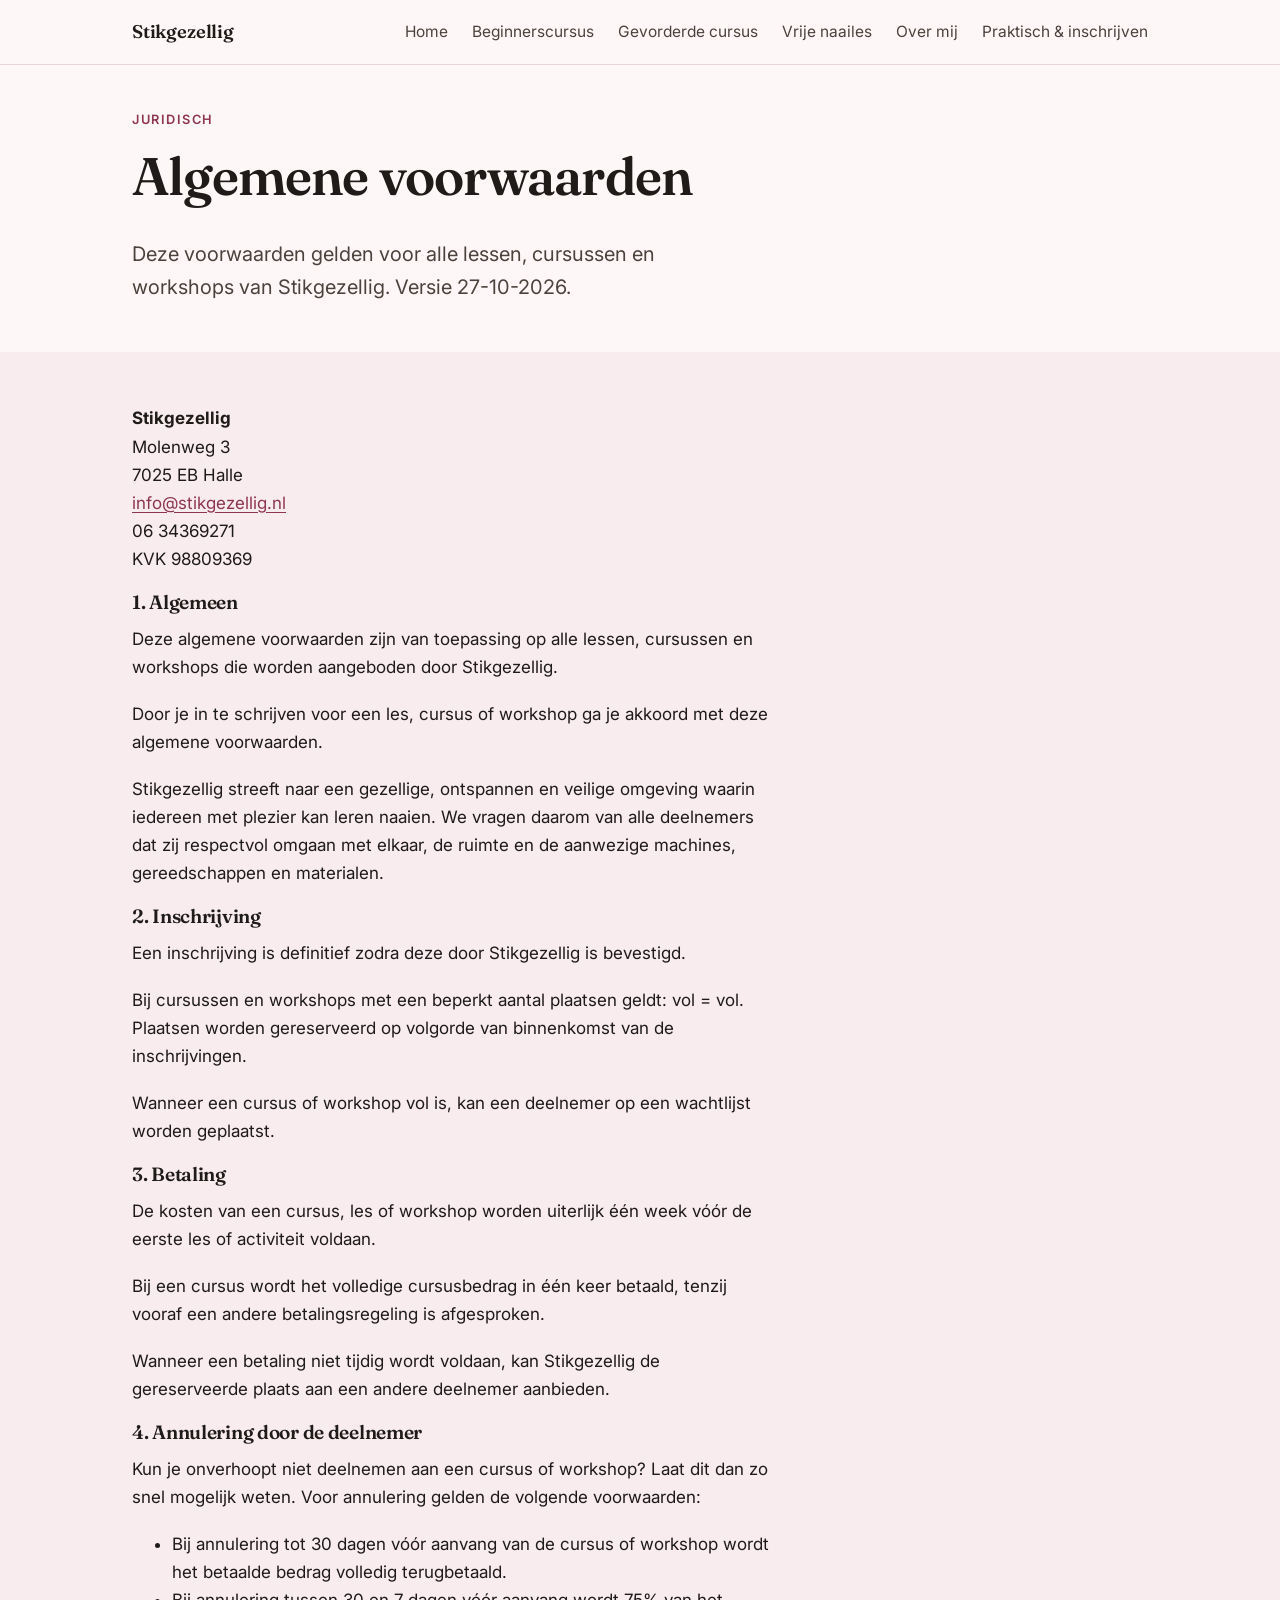
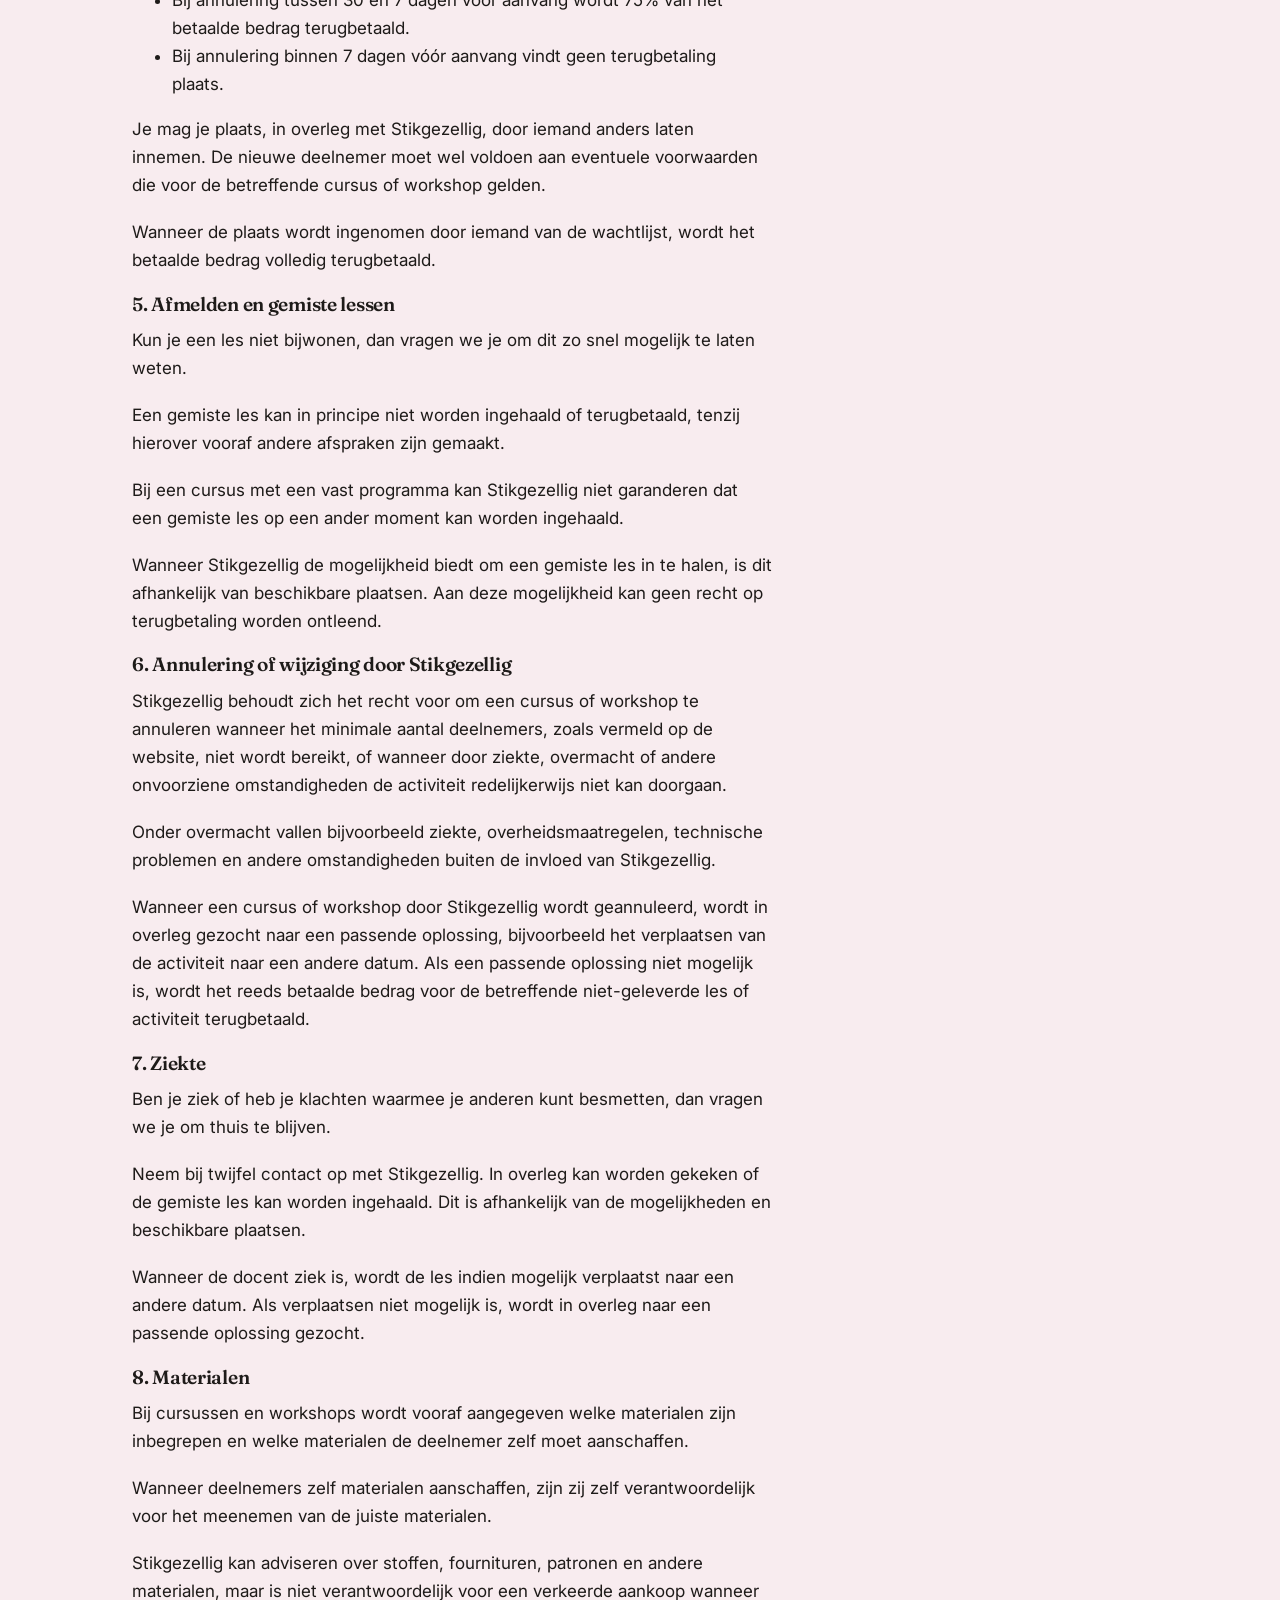
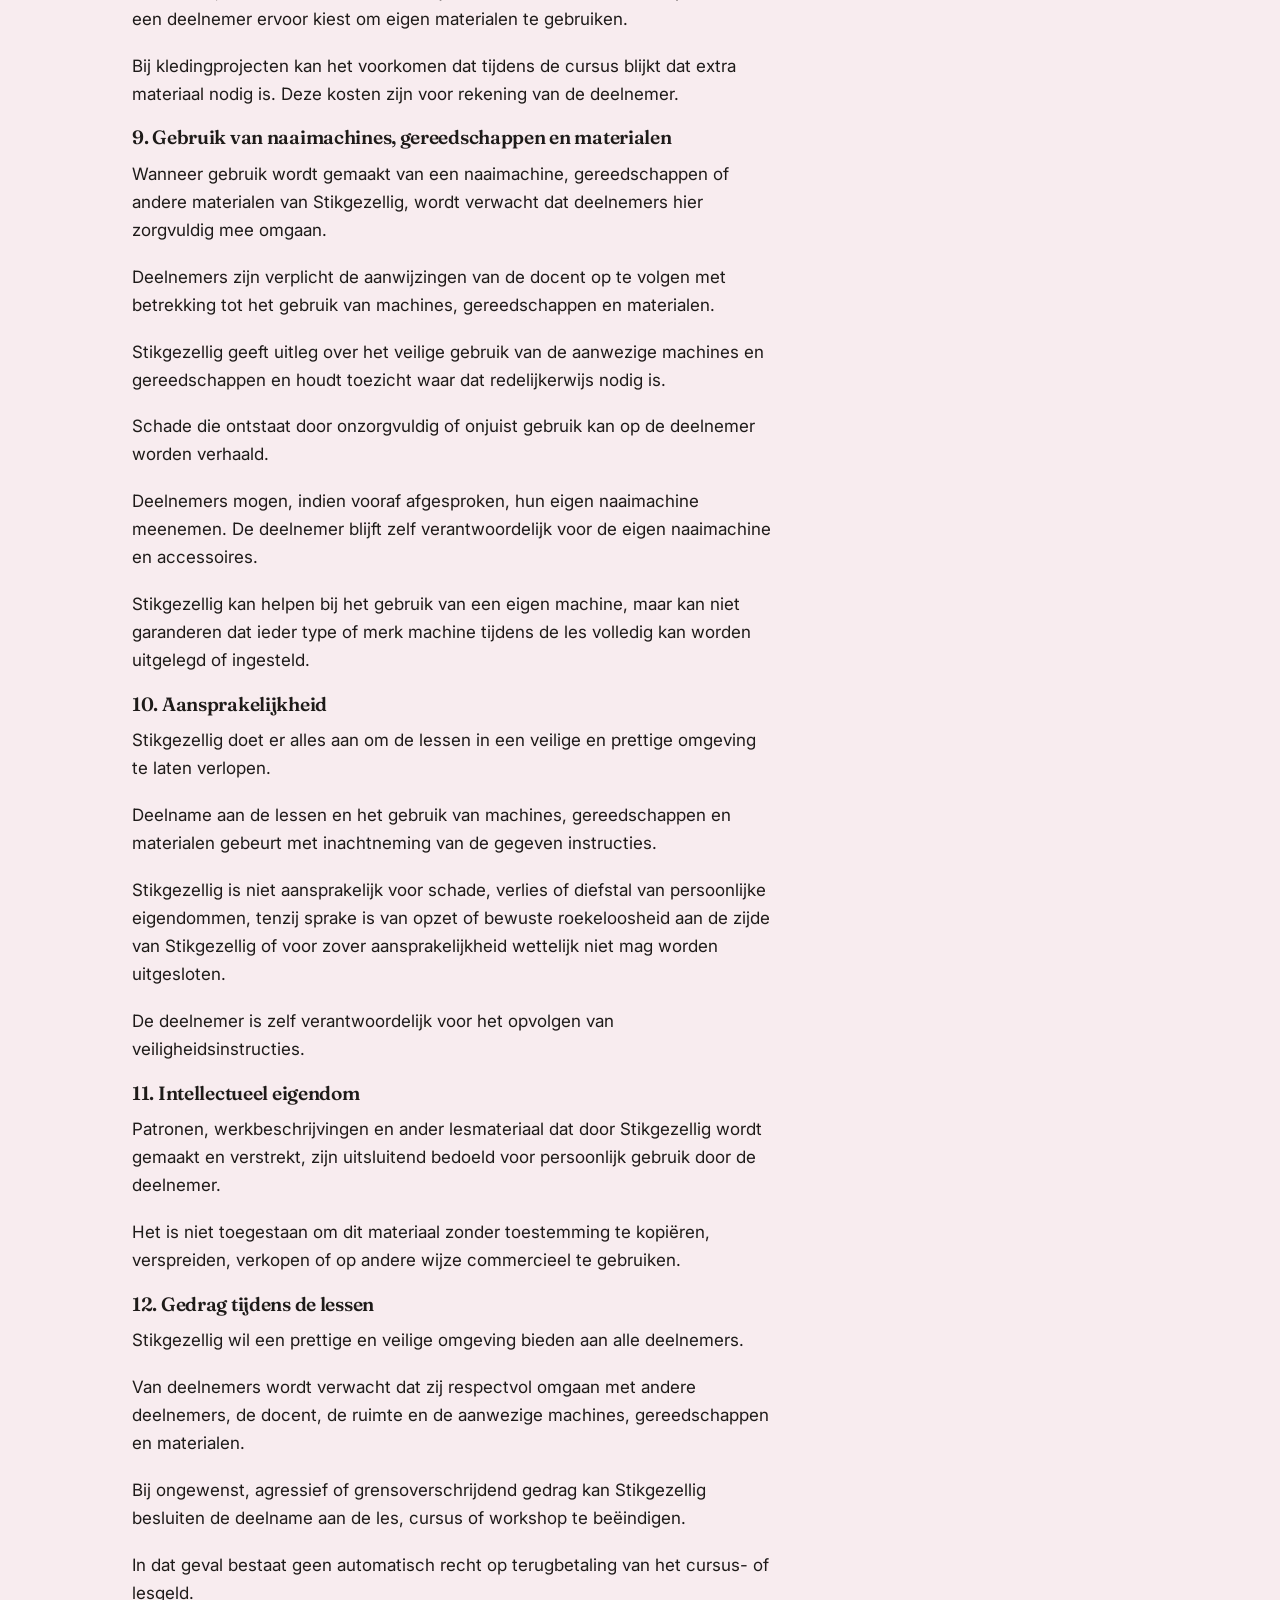
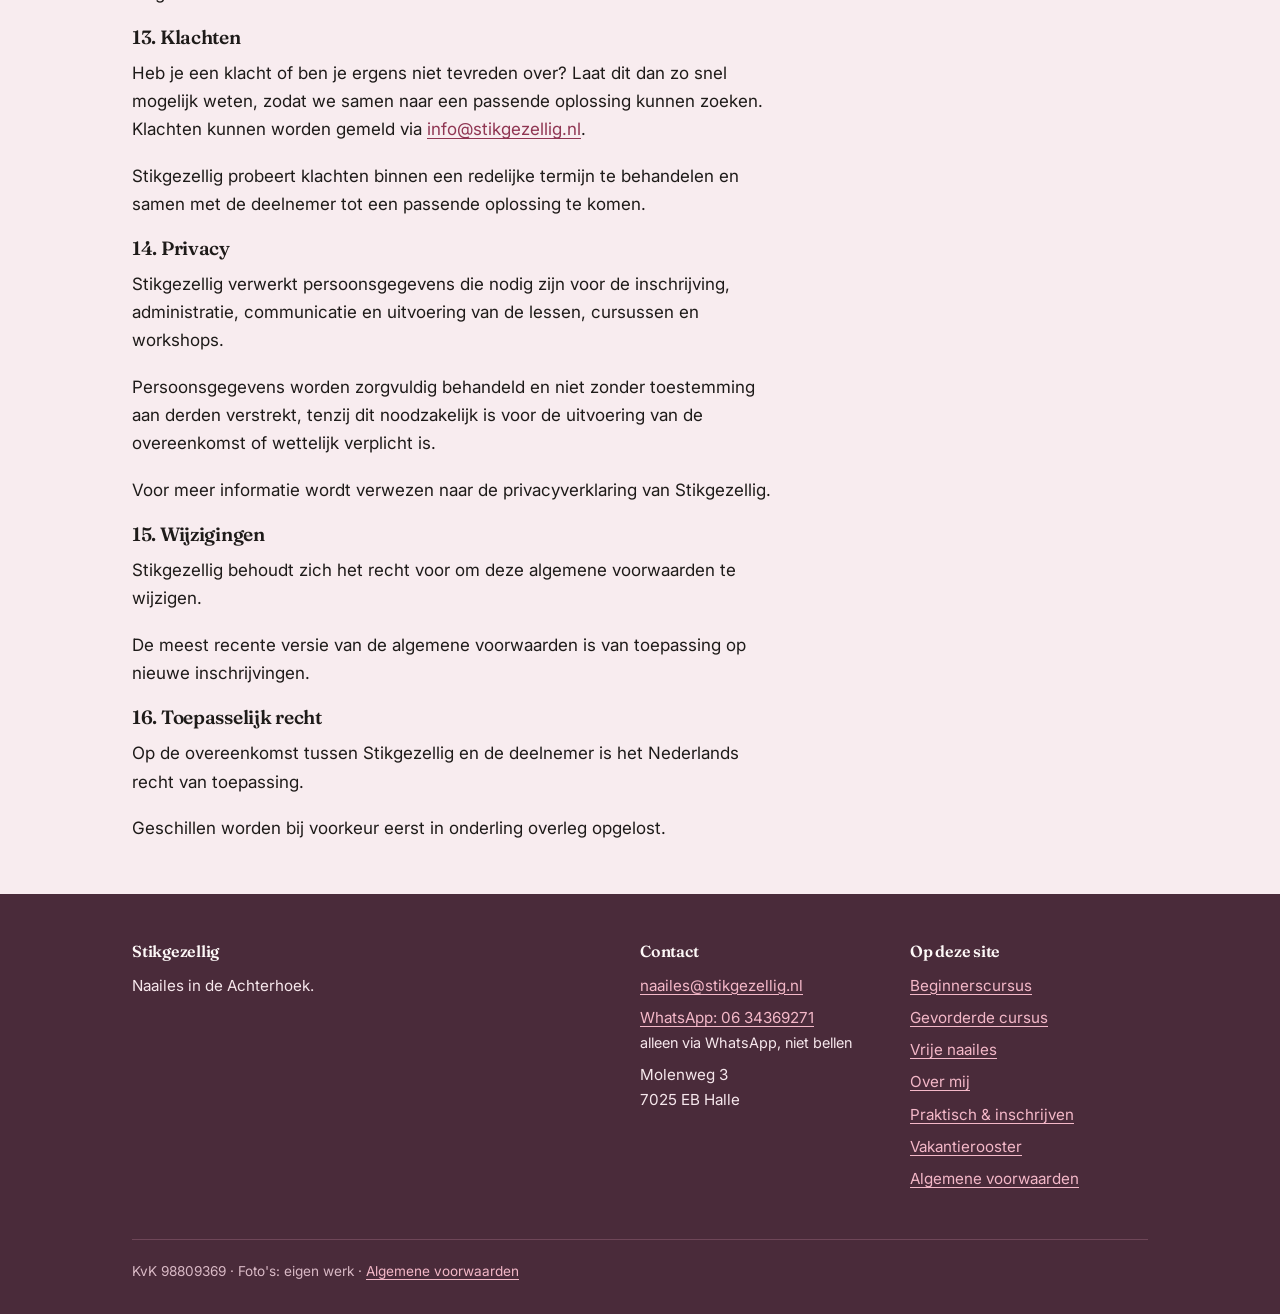
==== algemene-voorwaarden.html @ 8e634f61 "feat(voorwaarden): eigen pagina voor de algemene voorwaarden De voorwaarden verhuizen van een verbor" ====
<!doctype html>
<html lang="nl">
<head>
<meta charset="utf-8">
<meta name="viewport" content="width=device-width, initial-scale=1">
<title>Algemene voorwaarden — Stikgezellig</title>
<meta name="description" content="Algemene voorwaarden van Stikgezellig in Halle: inschrijving, betaling, annulering, gemiste lessen, materialen, aansprakelijkheid en privacy.">
<link rel="canonical" href="https://mjmeijerman.github.io/naailes/algemene-voorwaarden.html">
<link rel="preconnect" href="https://fonts.googleapis.com">
<link rel="preconnect" href="https://fonts.gstatic.com" crossorigin>
<link href="https://fonts.googleapis.com/css2?family=Fraunces:opsz,wght@9..144,600&family=Inter:wght@400;600&display=swap" rel="stylesheet">
<link rel="stylesheet" href="assets/css/style.css">
</head>
<body>
<a class="skip" href="#main">Naar de inhoud</a>

<header class="site-header">
  <div class="wrap header-inner">
    <a class="brand" href="index.html">Stikgezellig</a>
    <button class="nav-toggle" type="button" aria-expanded="false" aria-controls="nav">Menu</button>
    <nav class="nav" id="nav" aria-label="Hoofdmenu">
      <ul>
        <li><a href="index.html">Home</a></li>
        <li><a href="beginnerscursus.html">Beginnerscursus</a></li>
        <li><a href="gevorderde-cursus.html">Gevorderde cursus</a></li>
        <li><a href="vrije-naailes.html">Vrije naailes</a></li>
        <li><a href="over-mij.html">Over mij</a></li>
        <li><a href="praktisch-inschrijven.html">Praktisch &amp; inschrijven</a></li>
      </ul>
    </nav>
  </div>
</header>

<main id="main">

  <section class="hero">
    <div class="wrap">
      <p class="eyebrow">Juridisch</p>
      <h1>Algemene voorwaarden</h1>
      <p class="lead">Deze voorwaarden gelden voor alle lessen, cursussen en workshops van Stikgezellig. Versie 27-10-2026.</p>
    </div>
  </section>

  <section class="section section--paper">
    <div class="wrap">
      <div class="measure">
        <p><strong>Stikgezellig</strong><br>Molenweg 3<br>7025 EB Halle<br><a href="mailto:info@stikgezellig.nl">info@stikgezellig.nl</a><br>06 34369271<br>KVK 98809369</p>

        <h3>1. Algemeen</h3>
        <p>Deze algemene voorwaarden zijn van toepassing op alle lessen, cursussen en workshops die worden aangeboden door Stikgezellig.</p>
        <p>Door je in te schrijven voor een les, cursus of workshop ga je akkoord met deze algemene voorwaarden.</p>
        <p>Stikgezellig streeft naar een gezellige, ontspannen en veilige omgeving waarin iedereen met plezier kan leren naaien. We vragen daarom van alle deelnemers dat zij respectvol omgaan met elkaar, de ruimte en de aanwezige machines, gereedschappen en materialen.</p>

        <h3>2. Inschrijving</h3>
        <p>Een inschrijving is definitief zodra deze door Stikgezellig is bevestigd.</p>
        <p>Bij cursussen en workshops met een beperkt aantal plaatsen geldt: vol = vol. Plaatsen worden gereserveerd op volgorde van binnenkomst van de inschrijvingen.</p>
        <p>Wanneer een cursus of workshop vol is, kan een deelnemer op een wachtlijst worden geplaatst.</p>

        <h3>3. Betaling</h3>
        <p>De kosten van een cursus, les of workshop worden uiterlijk één week vóór de eerste les of activiteit voldaan.</p>
        <p>Bij een cursus wordt het volledige cursusbedrag in één keer betaald, tenzij vooraf een andere betalingsregeling is afgesproken.</p>
        <p>Wanneer een betaling niet tijdig wordt voldaan, kan Stikgezellig de gereserveerde plaats aan een andere deelnemer aanbieden.</p>

        <h3>4. Annulering door de deelnemer</h3>
        <p>Kun je onverhoopt niet deelnemen aan een cursus of workshop? Laat dit dan zo snel mogelijk weten. Voor annulering gelden de volgende voorwaarden:</p>
        <ul>
          <li>Bij annulering tot 30 dagen vóór aanvang van de cursus of workshop wordt het betaalde bedrag volledig terugbetaald.</li>
          <li>Bij annulering tussen 30 en 7 dagen vóór aanvang wordt 75% van het betaalde bedrag terugbetaald.</li>
          <li>Bij annulering binnen 7 dagen vóór aanvang vindt geen terugbetaling plaats.</li>
        </ul>
        <p>Je mag je plaats, in overleg met Stikgezellig, door iemand anders laten innemen. De nieuwe deelnemer moet wel voldoen aan eventuele voorwaarden die voor de betreffende cursus of workshop gelden.</p>
        <p>Wanneer de plaats wordt ingenomen door iemand van de wachtlijst, wordt het betaalde bedrag volledig terugbetaald.</p>

        <h3>5. Afmelden en gemiste lessen</h3>
        <p>Kun je een les niet bijwonen, dan vragen we je om dit zo snel mogelijk te laten weten.</p>
        <p>Een gemiste les kan in principe niet worden ingehaald of terugbetaald, tenzij hierover vooraf andere afspraken zijn gemaakt.</p>
        <p>Bij een cursus met een vast programma kan Stikgezellig niet garanderen dat een gemiste les op een ander moment kan worden ingehaald.</p>
        <p>Wanneer Stikgezellig de mogelijkheid biedt om een gemiste les in te halen, is dit afhankelijk van beschikbare plaatsen. Aan deze mogelijkheid kan geen recht op terugbetaling worden ontleend.</p>

        <h3>6. Annulering of wijziging door Stikgezellig</h3>
        <p>Stikgezellig behoudt zich het recht voor om een cursus of workshop te annuleren wanneer het minimale aantal deelnemers, zoals vermeld op de website, niet wordt bereikt, of wanneer door ziekte, overmacht of andere onvoorziene omstandigheden de activiteit redelijkerwijs niet kan doorgaan.</p>
        <p>Onder overmacht vallen bijvoorbeeld ziekte, overheidsmaatregelen, technische problemen en andere omstandigheden buiten de invloed van Stikgezellig.</p>
        <p>Wanneer een cursus of workshop door Stikgezellig wordt geannuleerd, wordt in overleg gezocht naar een passende oplossing, bijvoorbeeld het verplaatsen van de activiteit naar een andere datum. Als een passende oplossing niet mogelijk is, wordt het reeds betaalde bedrag voor de betreffende niet-geleverde les of activiteit terugbetaald.</p>

        <h3>7. Ziekte</h3>
        <p>Ben je ziek of heb je klachten waarmee je anderen kunt besmetten, dan vragen we je om thuis te blijven.</p>
        <p>Neem bij twijfel contact op met Stikgezellig. In overleg kan worden gekeken of de gemiste les kan worden ingehaald. Dit is afhankelijk van de mogelijkheden en beschikbare plaatsen.</p>
        <p>Wanneer de docent ziek is, wordt de les indien mogelijk verplaatst naar een andere datum. Als verplaatsen niet mogelijk is, wordt in overleg naar een passende oplossing gezocht.</p>

        <h3>8. Materialen</h3>
        <p>Bij cursussen en workshops wordt vooraf aangegeven welke materialen zijn inbegrepen en welke materialen de deelnemer zelf moet aanschaffen.</p>
        <p>Wanneer deelnemers zelf materialen aanschaffen, zijn zij zelf verantwoordelijk voor het meenemen van de juiste materialen.</p>
        <p>Stikgezellig kan adviseren over stoffen, fournituren, patronen en andere materialen, maar is niet verantwoordelijk voor een verkeerde aankoop wanneer een deelnemer ervoor kiest om eigen materialen te gebruiken.</p>
        <p>Bij kledingprojecten kan het voorkomen dat tijdens de cursus blijkt dat extra materiaal nodig is. Deze kosten zijn voor rekening van de deelnemer.</p>

        <h3>9. Gebruik van naaimachines, gereedschappen en materialen</h3>
        <p>Wanneer gebruik wordt gemaakt van een naaimachine, gereedschappen of andere materialen van Stikgezellig, wordt verwacht dat deelnemers hier zorgvuldig mee omgaan.</p>
        <p>Deelnemers zijn verplicht de aanwijzingen van de docent op te volgen met betrekking tot het gebruik van machines, gereedschappen en materialen.</p>
        <p>Stikgezellig geeft uitleg over het veilige gebruik van de aanwezige machines en gereedschappen en houdt toezicht waar dat redelijkerwijs nodig is.</p>
        <p>Schade die ontstaat door onzorgvuldig of onjuist gebruik kan op de deelnemer worden verhaald.</p>
        <p>Deelnemers mogen, indien vooraf afgesproken, hun eigen naaimachine meenemen. De deelnemer blijft zelf verantwoordelijk voor de eigen naaimachine en accessoires.</p>
        <p>Stikgezellig kan helpen bij het gebruik van een eigen machine, maar kan niet garanderen dat ieder type of merk machine tijdens de les volledig kan worden uitgelegd of ingesteld.</p>

        <h3>10. Aansprakelijkheid</h3>
        <p>Stikgezellig doet er alles aan om de lessen in een veilige en prettige omgeving te laten verlopen.</p>
        <p>Deelname aan de lessen en het gebruik van machines, gereedschappen en materialen gebeurt met inachtneming van de gegeven instructies.</p>
        <p>Stikgezellig is niet aansprakelijk voor schade, verlies of diefstal van persoonlijke eigendommen, tenzij sprake is van opzet of bewuste roekeloosheid aan de zijde van Stikgezellig of voor zover aansprakelijkheid wettelijk niet mag worden uitgesloten.</p>
        <p>De deelnemer is zelf verantwoordelijk voor het opvolgen van veiligheidsinstructies.</p>

        <h3>11. Intellectueel eigendom</h3>
        <p>Patronen, werkbeschrijvingen en ander lesmateriaal dat door Stikgezellig wordt gemaakt en verstrekt, zijn uitsluitend bedoeld voor persoonlijk gebruik door de deelnemer.</p>
        <p>Het is niet toegestaan om dit materiaal zonder toestemming te kopiëren, verspreiden, verkopen of op andere wijze commercieel te gebruiken.</p>

        <h3>12. Gedrag tijdens de lessen</h3>
        <p>Stikgezellig wil een prettige en veilige omgeving bieden aan alle deelnemers.</p>
        <p>Van deelnemers wordt verwacht dat zij respectvol omgaan met andere deelnemers, de docent, de ruimte en de aanwezige machines, gereedschappen en materialen.</p>
        <p>Bij ongewenst, agressief of grensoverschrijdend gedrag kan Stikgezellig besluiten de deelname aan de les, cursus of workshop te beëindigen.</p>
        <p>In dat geval bestaat geen automatisch recht op terugbetaling van het cursus- of lesgeld.</p>

        <h3>13. Klachten</h3>
        <p>Heb je een klacht of ben je ergens niet tevreden over? Laat dit dan zo snel mogelijk weten, zodat we samen naar een passende oplossing kunnen zoeken. Klachten kunnen worden gemeld via <a href="mailto:info@stikgezellig.nl">info@stikgezellig.nl</a>.</p>
        <p>Stikgezellig probeert klachten binnen een redelijke termijn te behandelen en samen met de deelnemer tot een passende oplossing te komen.</p>

        <h3>14. Privacy</h3>
        <p>Stikgezellig verwerkt persoonsgegevens die nodig zijn voor de inschrijving, administratie, communicatie en uitvoering van de lessen, cursussen en workshops.</p>
        <p>Persoonsgegevens worden zorgvuldig behandeld en niet zonder toestemming aan derden verstrekt, tenzij dit noodzakelijk is voor de uitvoering van de overeenkomst of wettelijk verplicht is.</p>
        <p>Voor meer informatie wordt verwezen naar de privacyverklaring van Stikgezellig.</p>

        <h3>15. Wijzigingen</h3>
        <p>Stikgezellig behoudt zich het recht voor om deze algemene voorwaarden te wijzigen.</p>
        <p>De meest recente versie van de algemene voorwaarden is van toepassing op nieuwe inschrijvingen.</p>

        <h3>16. Toepasselijk recht</h3>
        <p>Op de overeenkomst tussen Stikgezellig en de deelnemer is het Nederlands recht van toepassing.</p>
        <p>Geschillen worden bij voorkeur eerst in onderling overleg opgelost.</p>
      </div>
    </div>
  </section>

</main>

<footer class="site-footer">
  <div class="wrap">
    <div class="footer-grid">
      <div>
        <h3>Stikgezellig</h3>
        <p>Naailes in de Achterhoek.</p>
      </div>
      <div>
        <h3>Contact</h3>
        <ul>
          <li><a href="mailto:naailes@stikgezellig.nl">naailes@stikgezellig.nl</a></li>
          <li><a href="https://wa.me/31634369271" target="_blank" rel="noopener noreferrer">WhatsApp: 06 34369271</a><br><span class="small">alleen via WhatsApp, niet bellen</span></li>
          <li>Molenweg 3<br>7025 EB Halle</li>
        </ul>
      </div>
      <div>
        <h3>Op deze site</h3>
        <ul>
          <li><a href="beginnerscursus.html">Beginnerscursus</a></li>
          <li><a href="gevorderde-cursus.html">Gevorderde cursus</a></li>
          <li><a href="vrije-naailes.html">Vrije naailes</a></li>
          <li><a href="over-mij.html">Over mij</a></li>
          <li><a href="praktisch-inschrijven.html">Praktisch &amp; inschrijven</a></li>
          <li><a href="vakantierooster.html">Vakantierooster</a></li>
          <li><a href="algemene-voorwaarden.html">Algemene voorwaarden</a></li>
        </ul>
      </div>
    </div>
    <p class="footer-note">KvK 98809369 · Foto's: eigen werk · <a href="algemene-voorwaarden.html">Algemene voorwaarden</a></p>
  </div>
</footer>

<script src="assets/js/site.js"></script>
</body>
</html>
---- assets/css/style.css ----
/* Stikgezellig — basisstijl
   1 accentkleur (poederroze) + off-white + bijna-zwart. Niets anders. */

:root {
  --terra: #b84d6e;
  --terra-dark: #8f3552;
  --ink: #1e1b19;
  --ink-soft: #4a423c;
  --paper: #fdf8f7;
  --paper-warm: #f8ecef;
  --rule: #e8d4da;
  --max: 66rem;
  --radius: 4px;
}

*,
*::before,
*::after {
  box-sizing: border-box;
}

html {
  -webkit-text-size-adjust: 100%;
  scroll-behavior: smooth;
}

body {
  margin: 0;
  background: var(--paper);
  color: var(--ink);
  font-family: Inter, system-ui, -apple-system, "Segoe UI", sans-serif;
  font-size: 1.0625rem;
  line-height: 1.65;
  -webkit-font-smoothing: antialiased;
}

@media (prefers-reduced-motion: reduce) {
  html { scroll-behavior: auto; }
  *, *::before, *::after {
    animation-duration: 0.01ms !important;
    transition-duration: 0.01ms !important;
  }
}

img { max-width: 100%; height: auto; display: block; }

h1, h2, h3 {
  font-family: Fraunces, Georgia, "Times New Roman", serif;
  font-weight: 600;
  line-height: 1.15;
  letter-spacing: -0.015em;
  margin: 0 0 0.6em;
}

h1 { font-size: clamp(2.1rem, 5.5vw, 3.3rem); }
h2 { font-size: clamp(1.55rem, 3.4vw, 2.15rem); }
h3 { font-size: 1.2rem; }

p { margin: 0 0 1.1em; }
p:last-child { margin-bottom: 0; }

a { color: var(--terra-dark); text-underline-offset: 0.2em; }
a:hover { color: var(--terra); }

:focus-visible {
  outline: 3px solid var(--terra);
  outline-offset: 3px;
}

/* ---------- layout ---------- */

.wrap {
  width: 100%;
  max-width: var(--max);
  margin: 0 auto;
  padding: 0 1.25rem;
}

.section { padding: 3.25rem 0; }
.section--tight { padding: 2rem 0; }
.section--paper { background: var(--paper-warm); }
.section--ink {
  background: var(--ink);
  color: var(--paper);
}
.section--ink h2,
.section--ink h3 { color: var(--paper); }
.section--ink a { color: #f4b8c8; }

.section-head { max-width: 42rem; margin-bottom: 2rem; }

.skip {
  position: absolute;
  left: -9999px;
  top: 0;
  background: var(--ink);
  color: var(--paper);
  padding: 0.75rem 1rem;
  z-index: 100;
}
.skip:focus { left: 1rem; top: 1rem; }

/* ---------- header ---------- */

.site-header {
  position: sticky;
  top: 0;
  z-index: 40;
  background: var(--paper);
  border-bottom: 1px solid var(--rule);
}

.header-inner {
  display: flex;
  align-items: center;
  justify-content: space-between;
  gap: 1rem;
  min-height: 4rem;
}

.brand {
  font-family: Fraunces, Georgia, serif;
  font-size: 1.15rem;
  font-weight: 600;
  color: var(--ink);
  text-decoration: none;
  letter-spacing: -0.01em;
}
.brand:hover { color: var(--terra-dark); }

.nav-toggle {
  display: inline-flex;
  align-items: center;
  gap: 0.5rem;
  background: none;
  border: 1px solid var(--rule);
  border-radius: var(--radius);
  color: var(--ink);
  font: inherit;
  font-size: 0.9rem;
  padding: 0.5rem 0.7rem;
  cursor: pointer;
}

.nav ul {
  list-style: none;
  margin: 0;
  padding: 0;
}

.nav {
  display: none;
  width: 100%;
}

.nav.is-open { display: block; }

.nav ul {
  display: flex;
  flex-direction: column;
  padding: 0.5rem 0 1rem;
  gap: 0.15rem;
}

.nav a {
  display: block;
  padding: 0.55rem 0.25rem;
  color: var(--ink-soft);
  text-decoration: none;
  font-size: 0.97rem;
  border-bottom: 1px solid transparent;
}
.nav a:hover { color: var(--ink); border-bottom-color: var(--rule); }
.nav a[aria-current="page"] {
  color: var(--ink);
  font-weight: 600;
  border-bottom-color: var(--terra);
}

@media (min-width: 56rem) {
  .nav-toggle { display: none; }
  .nav { display: block !important; width: auto; }
  .nav ul { flex-direction: row; padding: 0; gap: 1.5rem; }
  .nav a { padding: 0.35rem 0; }
}

/* ---------- buttons ---------- */

.btn {
  display: inline-block;
  padding: 0.85rem 1.4rem;
  border-radius: var(--radius);
  font-size: 1rem;
  font-weight: 600;
  text-decoration: none;
  text-align: center;
  border: 2px solid transparent;
  transition: background-color 0.15s ease, color 0.15s ease;
}

.btn--primary {
  background: var(--terra);
  color: #fff;
}
.btn--primary:hover { background: var(--terra-dark); color: #fff; }

.btn--ghost {
  border-color: var(--ink);
  color: var(--ink);
}
.btn--ghost:hover { background: var(--ink); color: var(--paper); }

/* Kaarten in een donkere sectie hebben een lichte achtergrond: tekst terug naar inkt. */
.section--ink .card,
.section--ink .card h3 { color: var(--ink); }

/* In een donkere sectie erven knoppen de linkkleur; zet hun eigen kleur terug. */
.section--ink a.btn--primary,
.section--ink a.btn--primary:hover { color: #fff; }
.section--ink a.btn--ghost {
  border-color: #f4b8c8;
  color: #f4b8c8;
}
.section--ink a.btn--ghost:hover { background: #f4b8c8; color: var(--ink); }
.section--ink .card a.btn--ghost {
  border-color: var(--ink);
  color: var(--ink);
}
.section--ink .card a.btn--ghost:hover { background: var(--ink); color: var(--paper); }

.btn--wide { width: 100%; }
@media (min-width: 34rem) { .btn--wide { width: auto; } }

.btn-row {
  display: flex;
  flex-wrap: wrap;
  gap: 0.75rem;
  margin-top: 1.75rem;
}

/* ---------- hero ---------- */

.hero { padding: 2.75rem 0 3rem; }
.hero p.lead {
  font-size: clamp(1.05rem, 2.2vw, 1.25rem);
  color: var(--ink-soft);
  max-width: 34rem;
}

.eyebrow {
  font-size: 0.8rem;
  font-weight: 600;
  letter-spacing: 0.12em;
  text-transform: uppercase;
  color: var(--terra-dark);
  margin-bottom: 1rem;
}

/* ---------- cards ---------- */

.cards {
  display: grid;
  gap: 1.25rem;
  grid-template-columns: 1fr;
  list-style: none;
  margin: 0;
  padding: 0;
}
@media (min-width: 44rem) {
  .cards--3 { grid-template-columns: repeat(3, 1fr); }
  .cards--2 { grid-template-columns: repeat(2, 1fr); }
}

.card {
  background: var(--paper);
  border: 1px solid var(--rule);
  border-radius: var(--radius);
  padding: 1.5rem;
  display: flex;
  flex-direction: column;
  gap: 0.5rem;
}
.section--paper .card { background: var(--paper); }

.card h3 { margin-bottom: 0.1rem; }
.card .price {
  font-family: Fraunces, Georgia, serif;
  font-size: 1.6rem;
  font-weight: 600;
  margin: 0.25rem 0 0.5rem;
}
.card .price small {
  display: block;
  font-family: Inter, sans-serif;
  font-size: 0.85rem;
  font-weight: 400;
  color: var(--ink-soft);
  margin-top: 0.2rem;
}
.card ul {
  margin: 0.25rem 0 0;
  padding-left: 1.1rem;
  color: var(--ink-soft);
  font-size: 0.97rem;
}
.card li { margin-bottom: 0.35rem; }
.card .card-cta {
  margin-top: auto;
  padding-top: 1rem;
  font-weight: 600;
}

/* ---------- facts ---------- */

.facts {
  display: grid;
  gap: 1rem 1.5rem;
  grid-template-columns: 1fr;
  margin: 0;
  padding: 1.5rem 0 0;
  border-top: 1px solid var(--rule);
}
@media (min-width: 40rem) {
  .facts { grid-template-columns: repeat(3, 1fr); }
}
.facts dt {
  font-size: 0.78rem;
  text-transform: uppercase;
  letter-spacing: 0.1em;
  color: var(--ink-soft);
  margin-bottom: 0.25rem;
}
.facts dd {
  margin: 0;
  font-family: Fraunces, Georgia, serif;
  font-size: 1.15rem;
  font-weight: 600;
}

/* ---------- weekindeling ---------- */

.week {
  list-style: none;
  counter-reset: week;
  margin: 0;
  padding: 0;
  border-top: 1px solid var(--rule);
}
.week li {
  counter-increment: week;
  display: grid;
  grid-template-columns: 2.5rem 1fr;
  gap: 0.75rem;
  padding: 0.9rem 0;
  border-bottom: 1px solid var(--rule);
}
.week li::before {
  content: counter(week, decimal-leading-zero);
  font-family: Fraunces, Georgia, serif;
  font-size: 1rem;
  color: var(--terra-dark);
  font-weight: 600;
  padding-top: 0.15rem;
}
.week strong { display: block; }
.week span {
  color: var(--ink-soft);
  font-size: 0.95rem;
}

/* ---------- figures ---------- */

.figures {
  display: grid;
  gap: 1rem;
  grid-template-columns: 1fr;
  margin: 2rem 0 0;
}
@media (min-width: 40rem) {
  .figures--3 { grid-template-columns: repeat(3, 1fr); }
}
.figures figure { margin: 0; }
.figures img {
  border-radius: var(--radius);
  width: 100%;
  aspect-ratio: 4 / 3;
  object-fit: cover;
  background: var(--paper-warm);
}
.figures figcaption {
  font-size: 0.85rem;
  color: var(--ink-soft);
  margin-top: 0.5rem;
}

/* ---------- tables ---------- */

.table-wrap { overflow-x: auto; }
table {
  width: 100%;
  border-collapse: collapse;
  font-size: 0.97rem;
}
th, td {
  text-align: left;
  padding: 0.7rem 0.75rem;
  border-bottom: 1px solid var(--rule);
  vertical-align: top;
}
th {
  font-size: 0.78rem;
  text-transform: uppercase;
  letter-spacing: 0.08em;
  color: var(--ink-soft);
}

/* ---------- callout ---------- */

.callout {
  background: var(--paper-warm);
  border-left: 4px solid var(--terra);
  border-radius: 0 var(--radius) var(--radius) 0;
  padding: 1.25rem 1.35rem;
  margin: 2rem 0;
}
.callout h3 { margin-bottom: 0.4rem; }
.callout p:last-child { margin-bottom: 0; }
.section--paper .callout { background: var(--paper); }

/* ---------- faq ---------- */

.faq { border-top: 1px solid var(--rule); }
.faq details {
  border-bottom: 1px solid var(--rule);
  padding: 0.35rem 0;
}
.faq summary {
  cursor: pointer;
  font-weight: 600;
  padding: 0.85rem 1.5rem 0.85rem 0;
  position: relative;
  list-style: none;
}
.faq summary::-webkit-details-marker { display: none; }
.faq summary::after {
  content: "+";
  position: absolute;
  right: 0.25rem;
  top: 0.7rem;
  color: var(--terra-dark);
  font-size: 1.3rem;
  line-height: 1;
}
.faq details[open] summary::after { content: "–"; }
.faq .faq-body {
  padding: 0 0 1rem;
  color: var(--ink-soft);
  max-width: 44rem;
}

/* ---------- footer ---------- */

.site-footer {
  background: #4a2b3a;
  color: #f6e7ec;
  padding: 3rem 0 2rem;
  font-size: 0.95rem;
}
.site-footer a { color: #f4b8c8; }
.footer-grid {
  display: grid;
  gap: 2rem;
  grid-template-columns: 1fr;
}
@media (min-width: 44rem) {
  .footer-grid { grid-template-columns: 2fr 1fr 1fr; }
}
.site-footer h3 {
  color: var(--paper);
  font-size: 1rem;
  margin-bottom: 0.75rem;
}
.site-footer ul { list-style: none; margin: 0; padding: 0; }
.site-footer li { margin-bottom: 0.45rem; }
.footer-note {
  border-top: 1px solid #6e4658;
  margin-top: 2.5rem;
  padding-top: 1.25rem;
  font-size: 0.85rem;
  color: #d9b9c5;
}

/* ---------- utilities ---------- */

.stack > * + * { margin-top: 1rem; }
.muted { color: var(--ink-soft); }
.small { font-size: 0.9rem; }
.measure { max-width: 40rem; }
.mt-2 { margin-top: 2rem; }
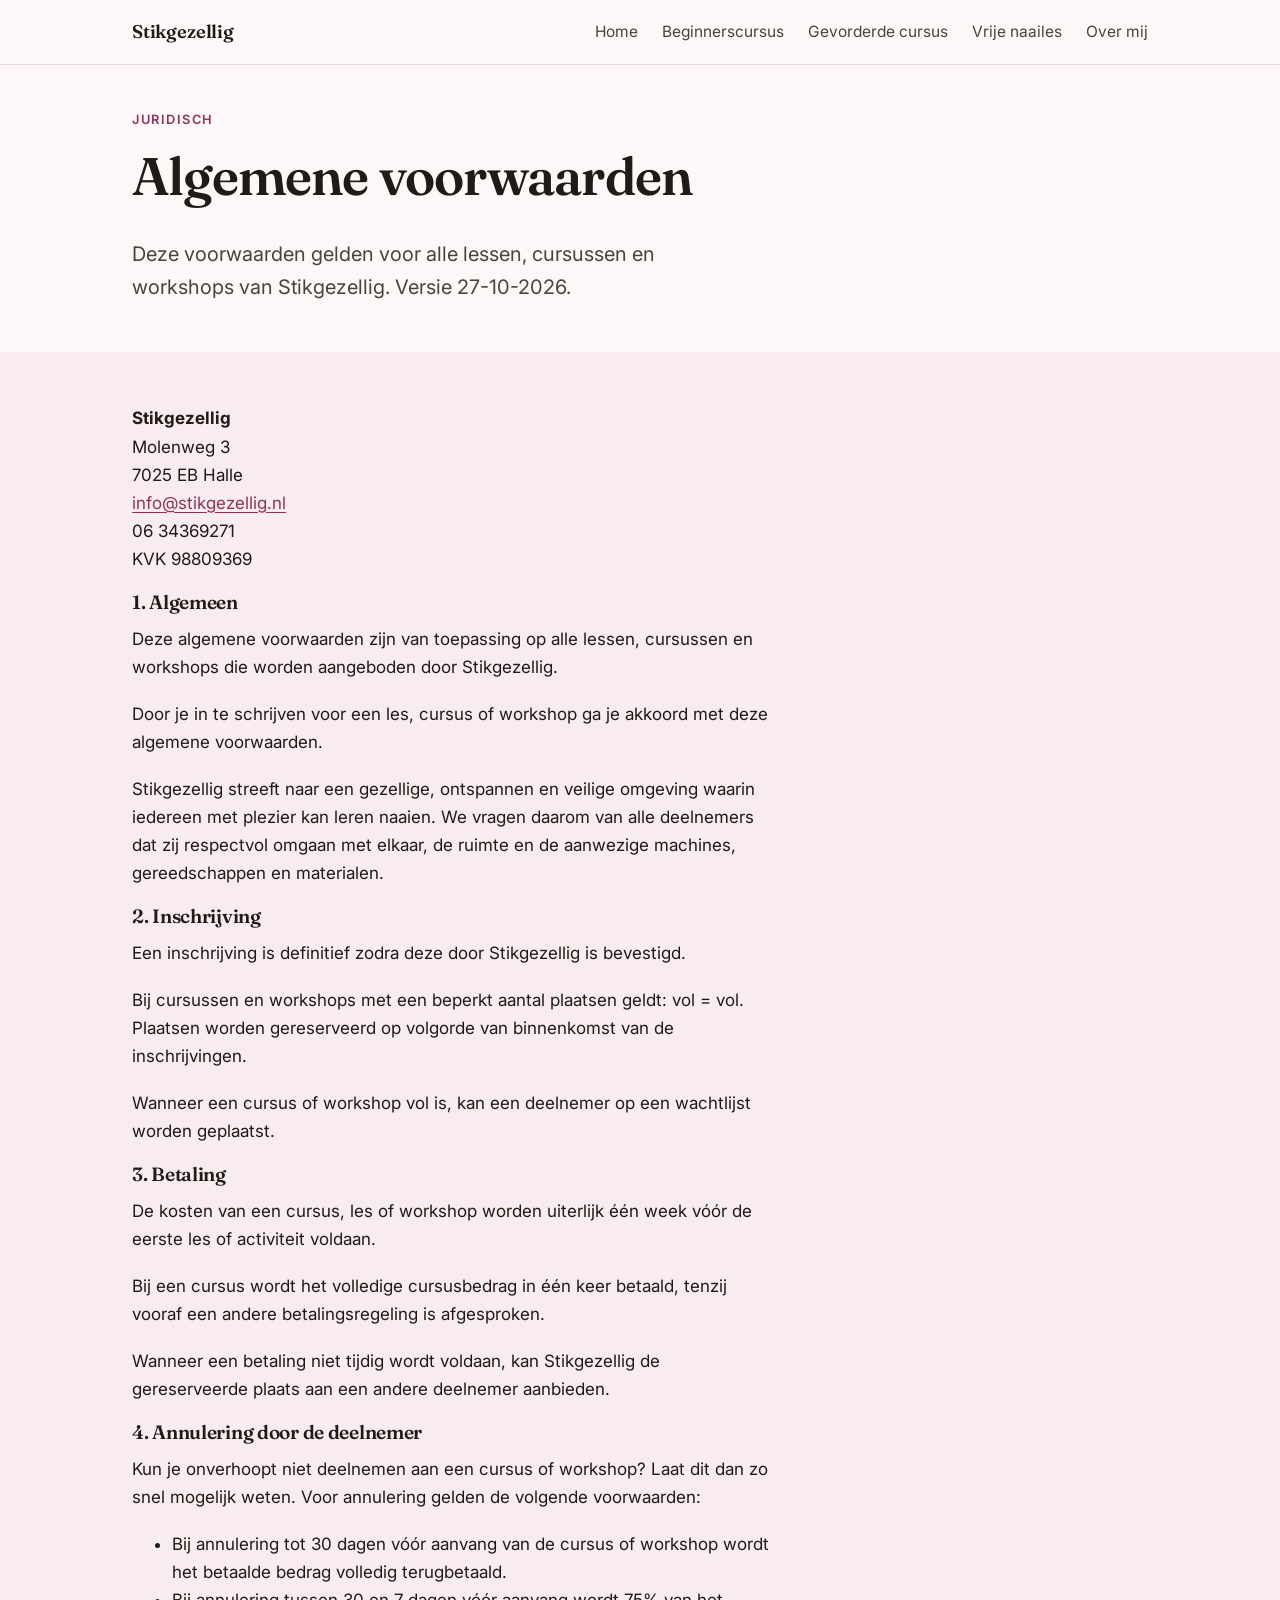
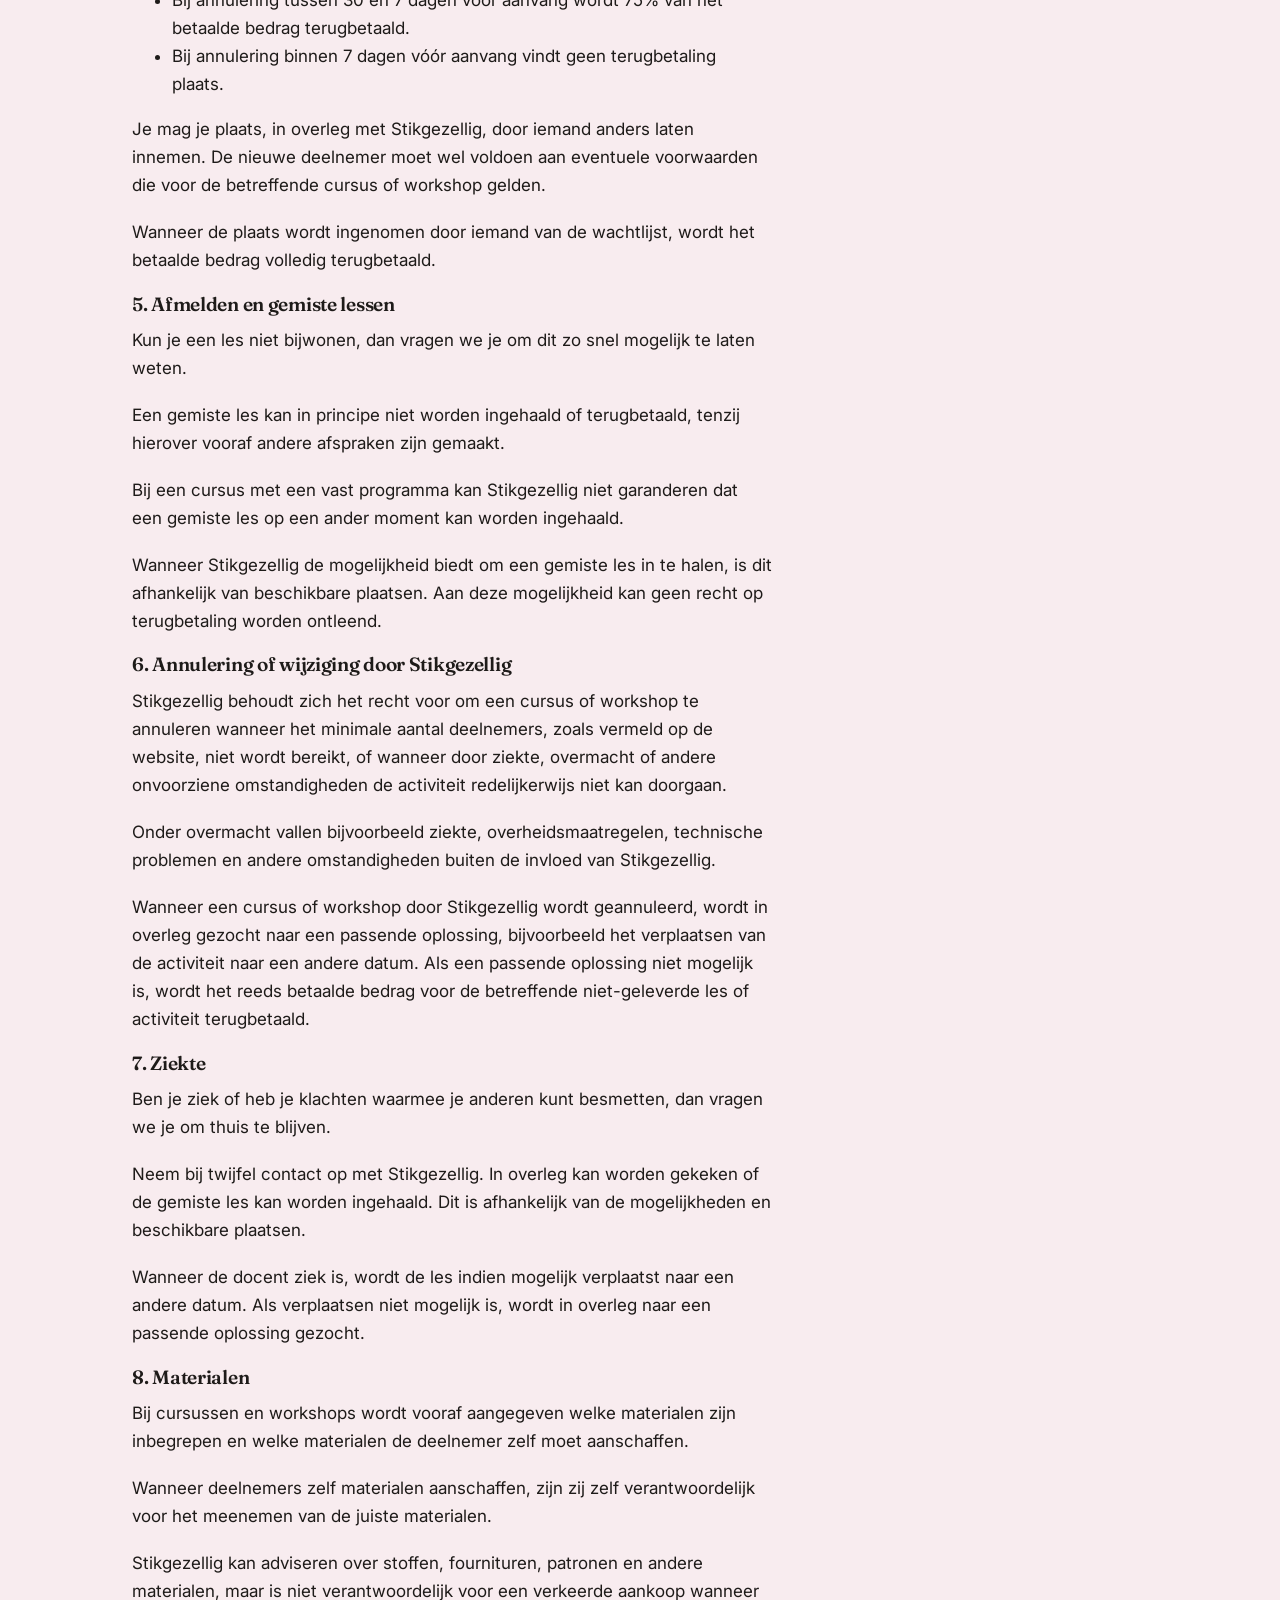
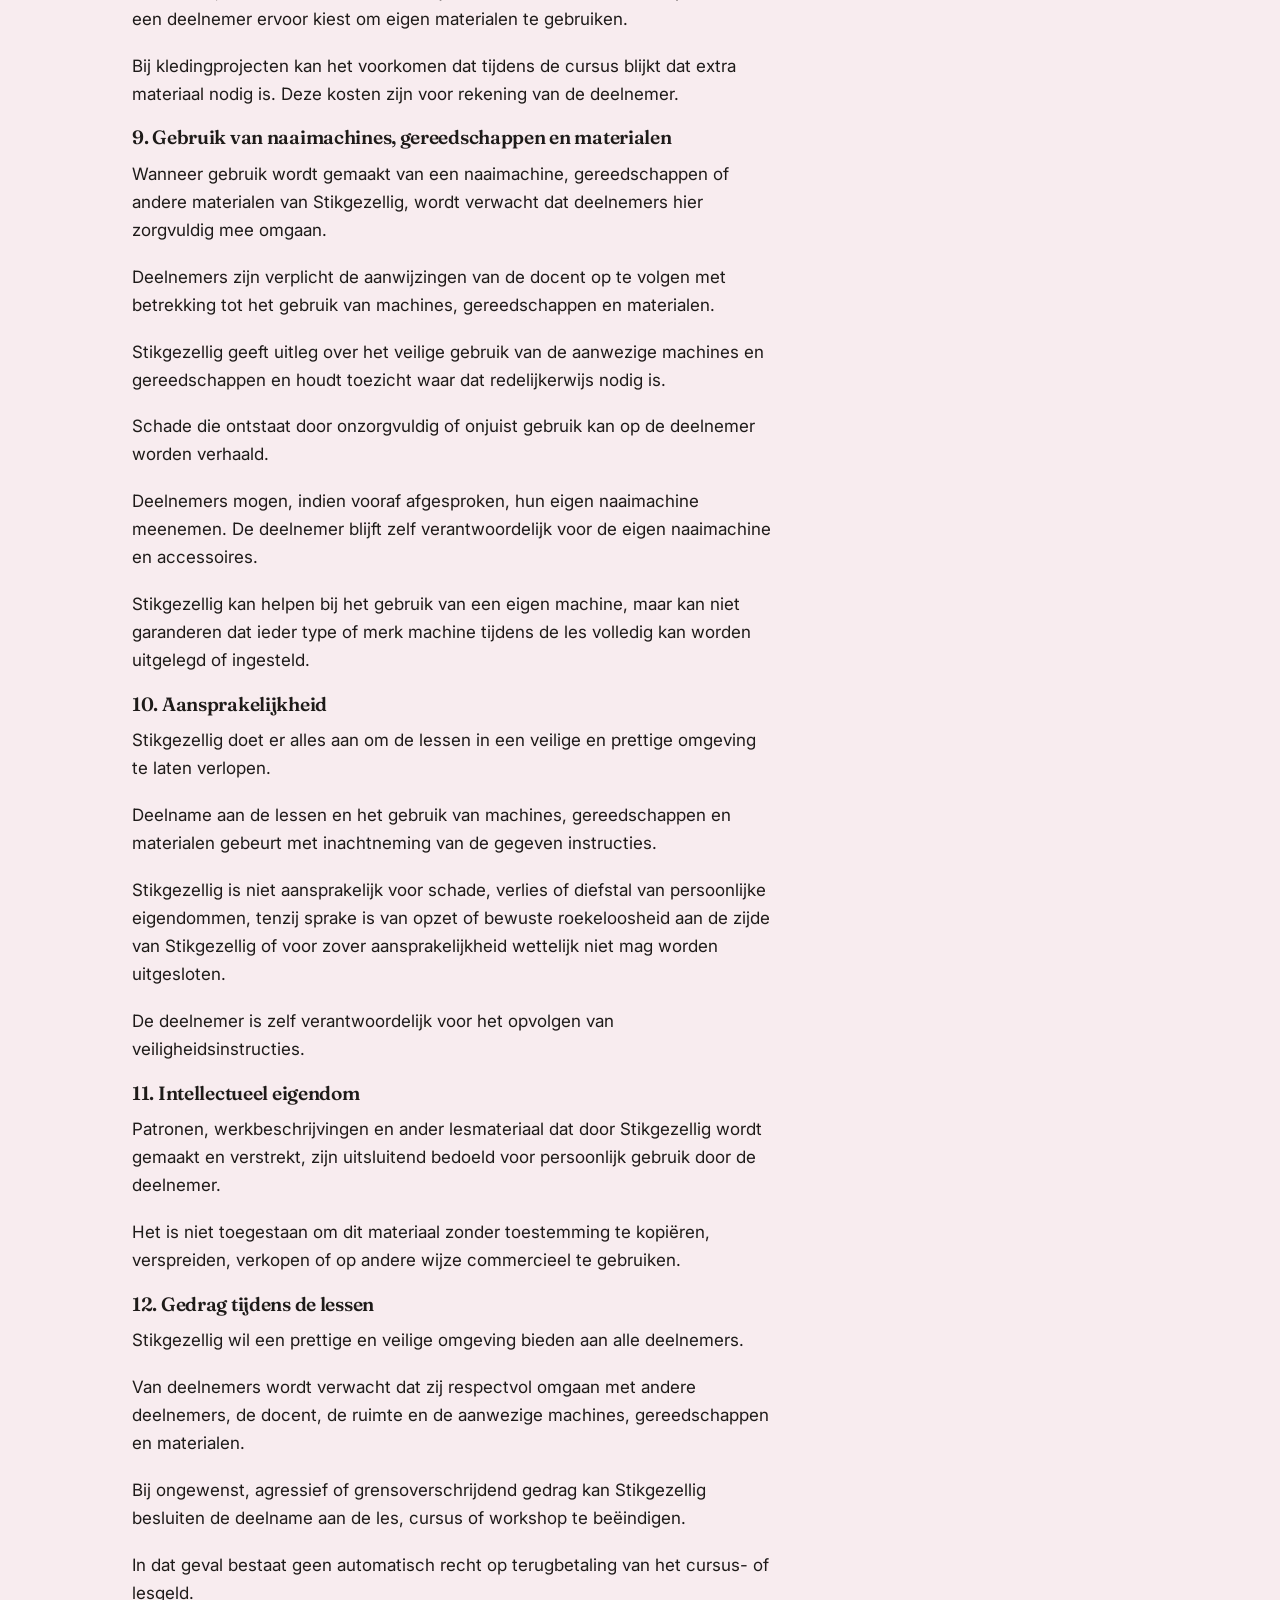
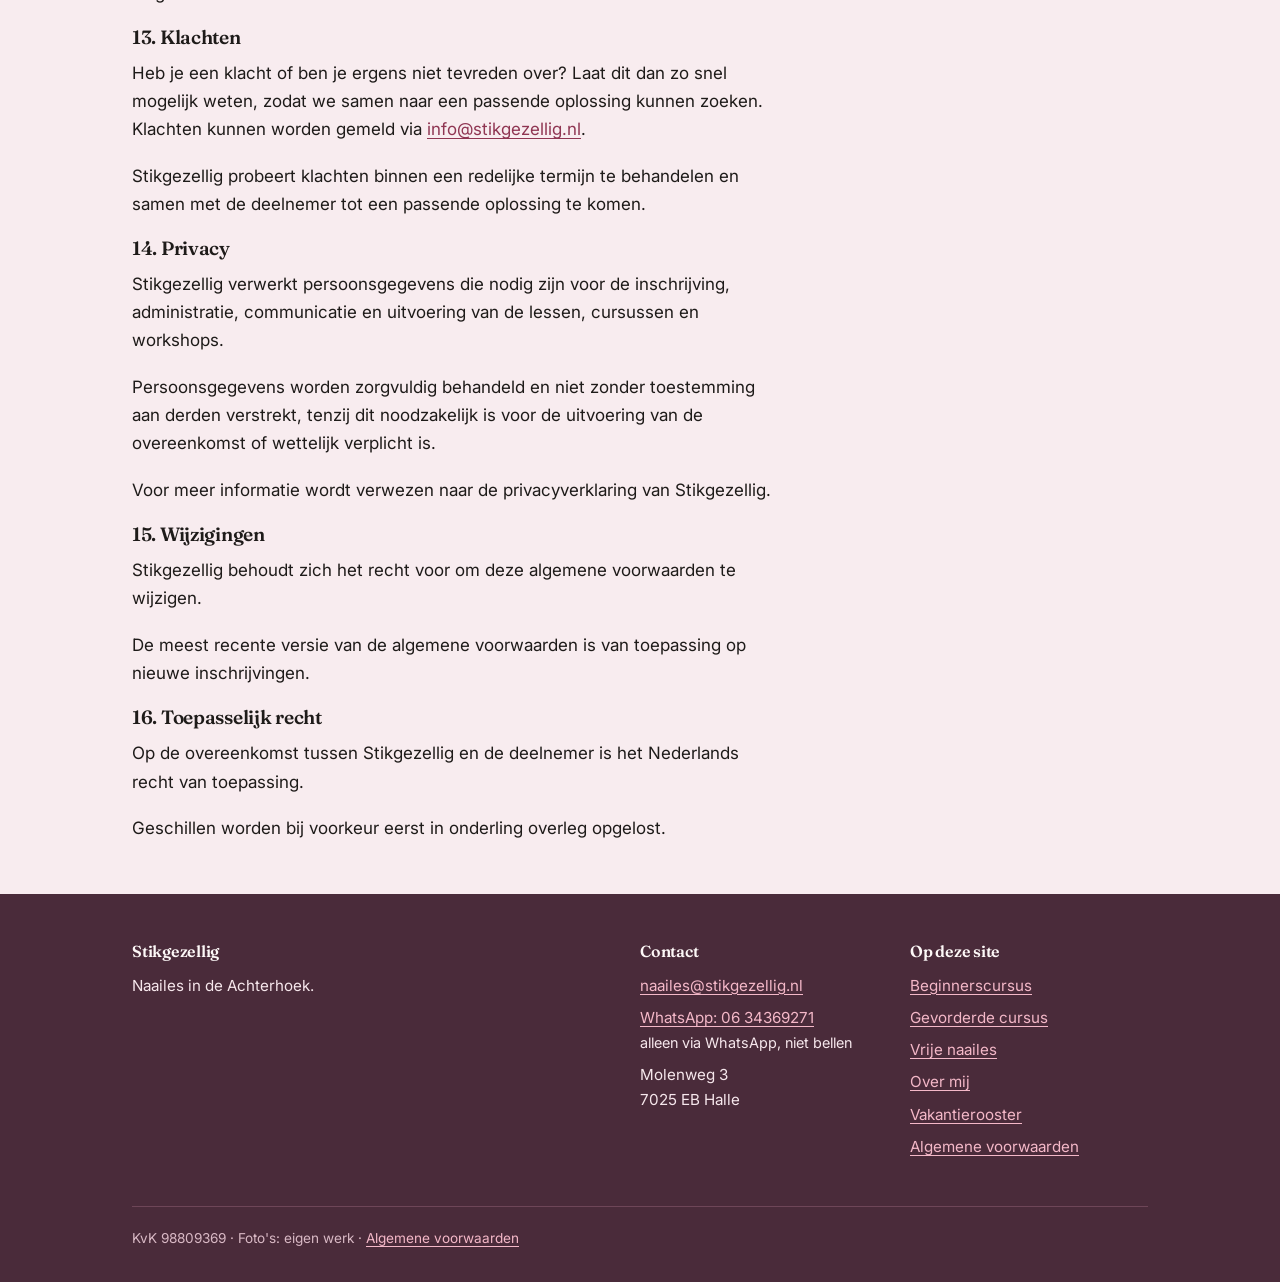
==== commit 6397169e: "refactor(site): pagina praktisch en inschrijven verwijderd Alle verwijzingen opgeruimd: navigatie en" ====
--- a/algemene-voorwaarden.html
+++ b/algemene-voorwaarden.html
@@ -25,7 +25,6 @@
         <li><a href="gevorderde-cursus.html">Gevorderde cursus</a></li>
         <li><a href="vrije-naailes.html">Vrije naailes</a></li>
         <li><a href="over-mij.html">Over mij</a></li>
-        <li><a href="praktisch-inschrijven.html">Praktisch &amp; inschrijven</a></li>
       </ul>
     </nav>
   </div>
@@ -161,8 +160,7 @@
           <li><a href="gevorderde-cursus.html">Gevorderde cursus</a></li>
           <li><a href="vrije-naailes.html">Vrije naailes</a></li>
           <li><a href="over-mij.html">Over mij</a></li>
-          <li><a href="praktisch-inschrijven.html">Praktisch &amp; inschrijven</a></li>
-          <li><a href="vakantierooster.html">Vakantierooster</a></li>
+            <li><a href="vakantierooster.html">Vakantierooster</a></li>
           <li><a href="algemene-voorwaarden.html">Algemene voorwaarden</a></li>
         </ul>
       </div>
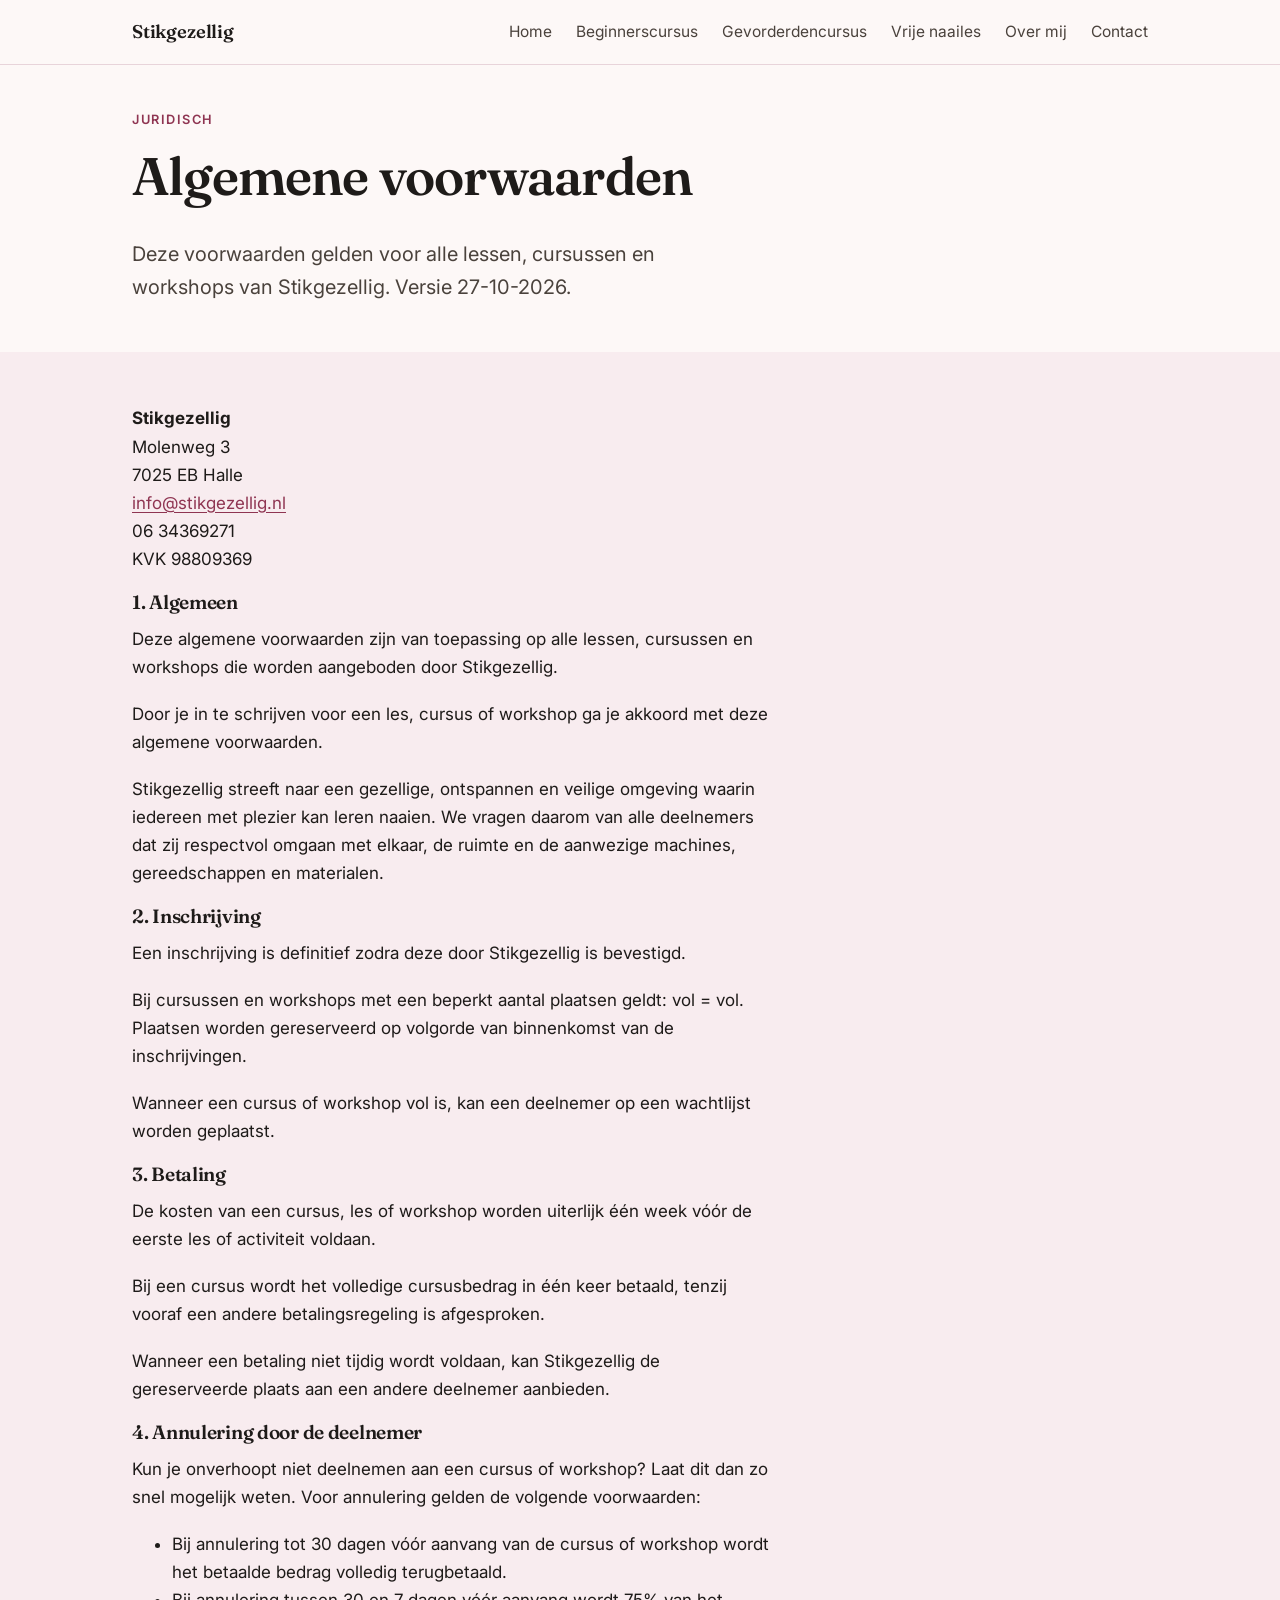
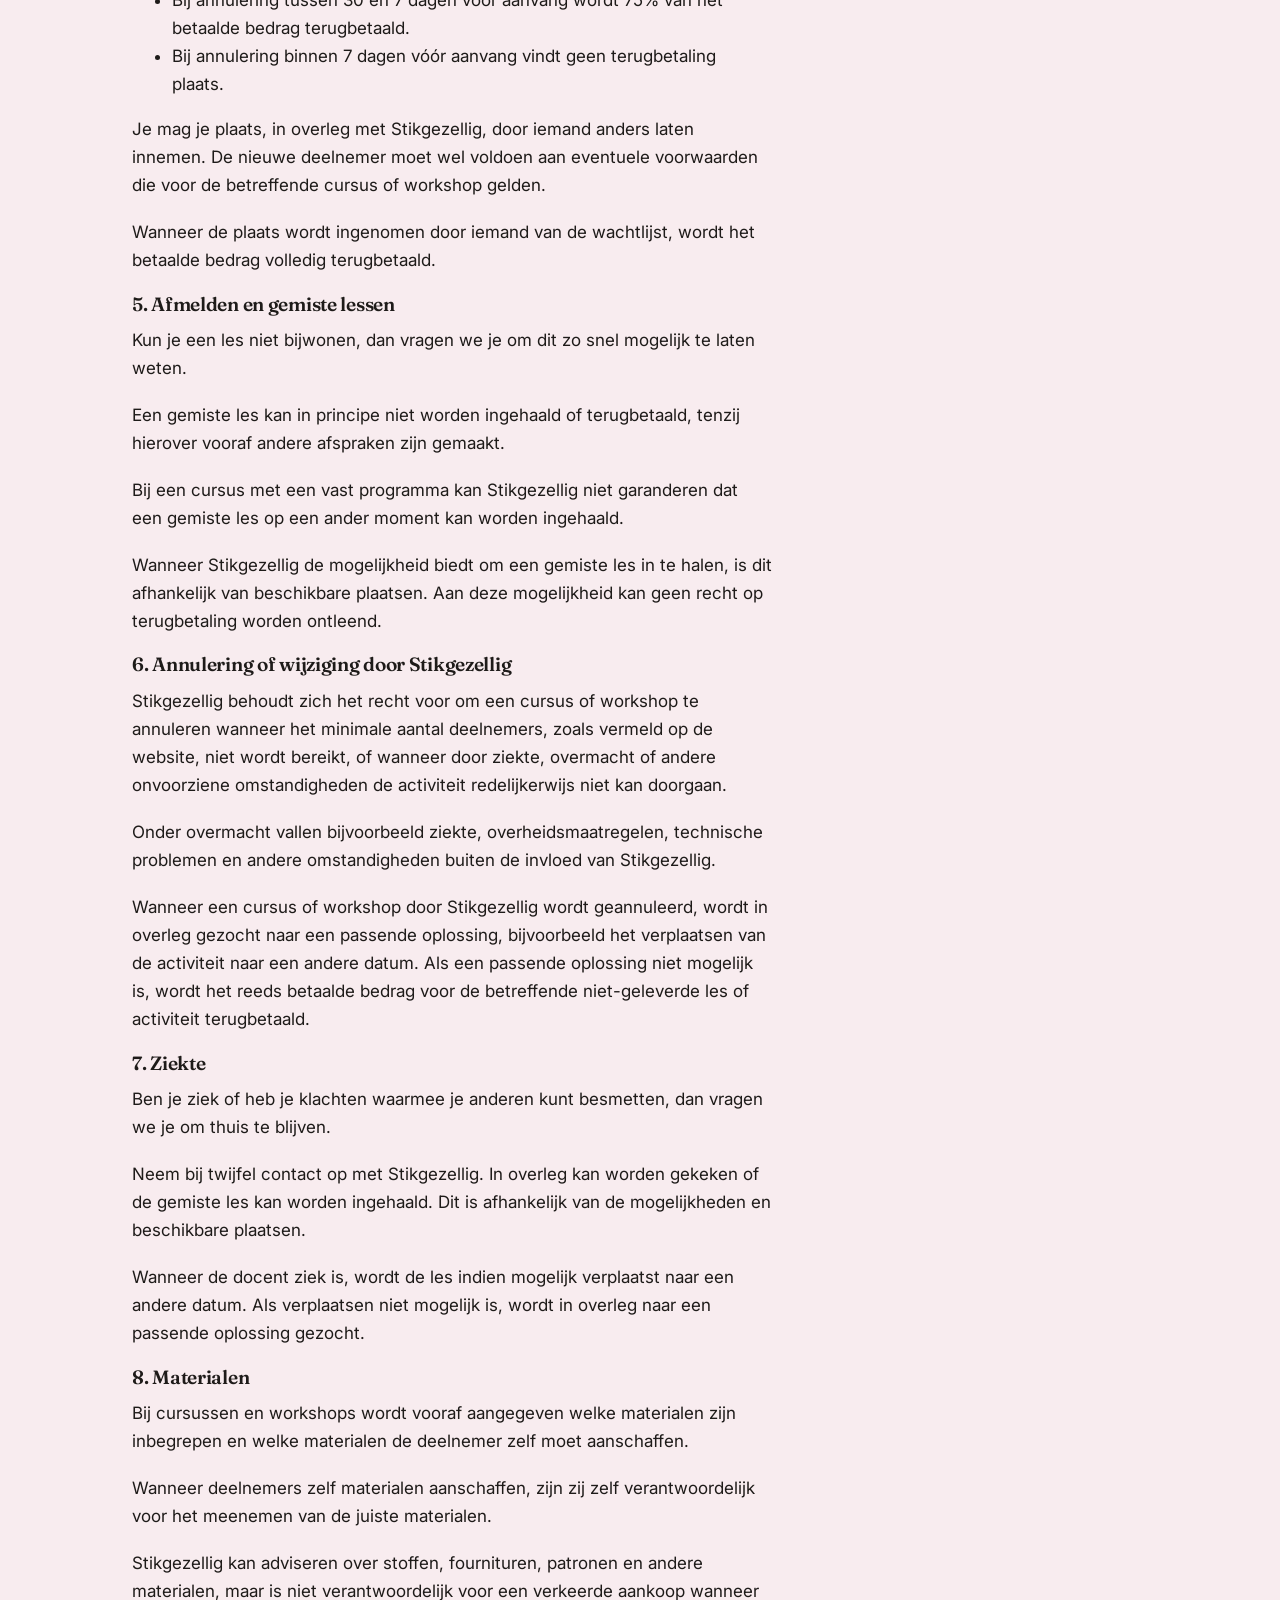
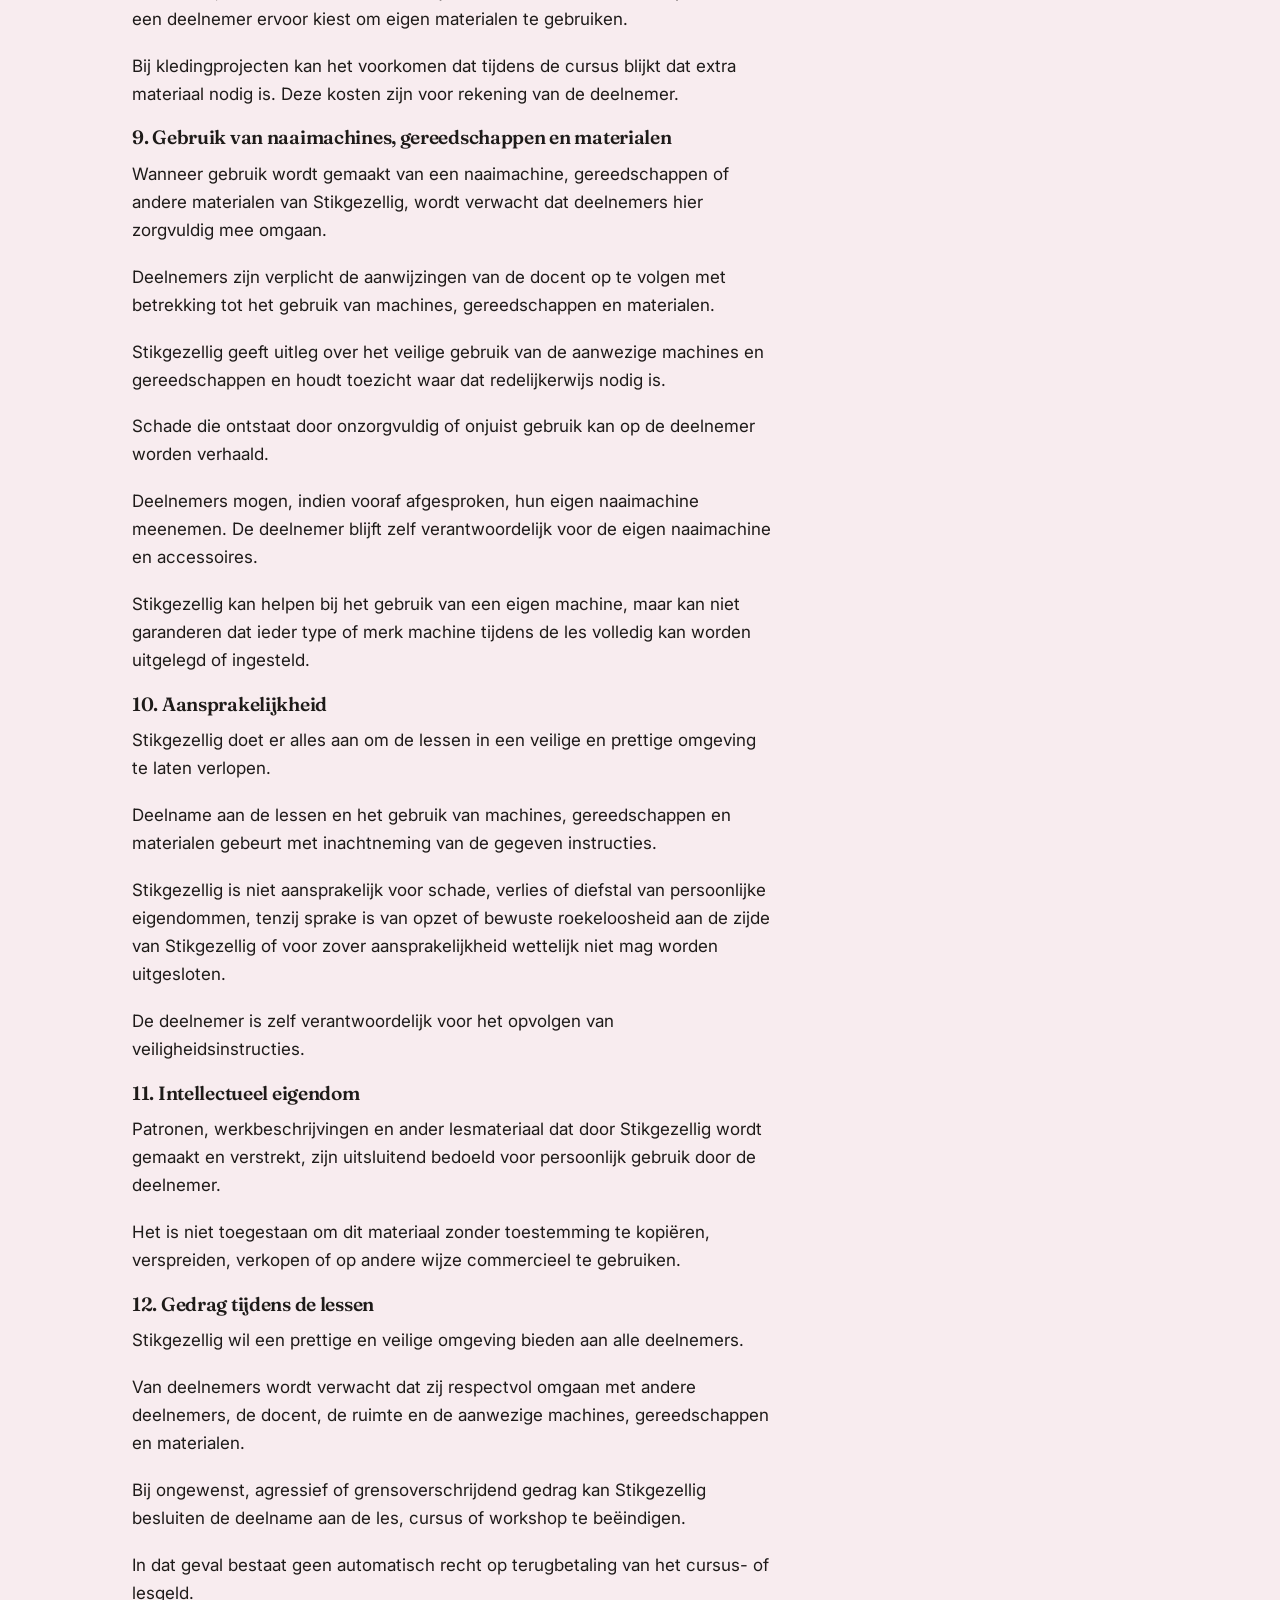
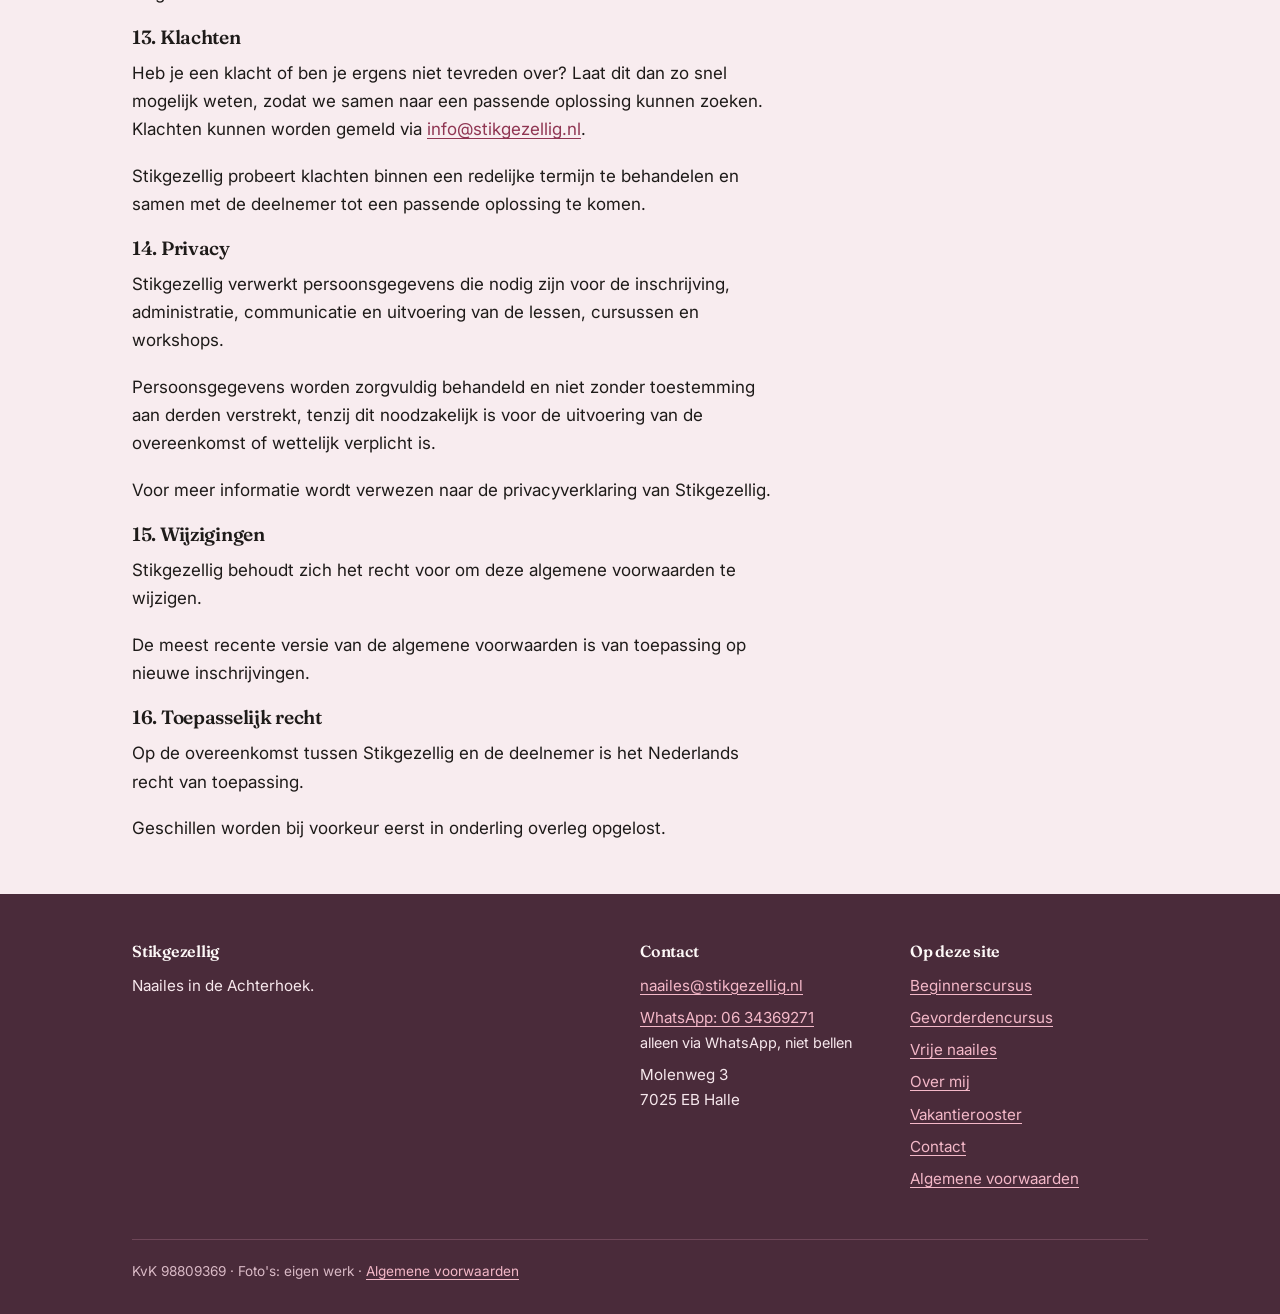
==== commit ec11d97c: "laatste wijzigingen" ====
--- a/algemene-voorwaarden.html
+++ b/algemene-voorwaarden.html
@@ -22,9 +22,10 @@
       <ul>
         <li><a href="index.html">Home</a></li>
         <li><a href="beginnerscursus.html">Beginnerscursus</a></li>
-        <li><a href="gevorderde-cursus.html">Gevorderde cursus</a></li>
+        <li><a href="gevorderde-cursus.html">Gevorderdencursus</a></li>
         <li><a href="vrije-naailes.html">Vrije naailes</a></li>
         <li><a href="over-mij.html">Over mij</a></li>
+        <li><a href="contact.html">Contact</a></li>
       </ul>
     </nav>
   </div>
@@ -157,10 +158,11 @@
         <h3>Op deze site</h3>
         <ul>
           <li><a href="beginnerscursus.html">Beginnerscursus</a></li>
-          <li><a href="gevorderde-cursus.html">Gevorderde cursus</a></li>
+          <li><a href="gevorderde-cursus.html">Gevorderdencursus</a></li>
           <li><a href="vrije-naailes.html">Vrije naailes</a></li>
           <li><a href="over-mij.html">Over mij</a></li>
-            <li><a href="vakantierooster.html">Vakantierooster</a></li>
+          <li><a href="vakantierooster.html">Vakantierooster</a></li>
+          <li><a href="contact.html">Contact</a></li>
           <li><a href="algemene-voorwaarden.html">Algemene voorwaarden</a></li>
         </ul>
       </div>
--- a/assets/css/style.css
+++ b/assets/css/style.css
@@ -497,3 +497,12 @@
 .small { font-size: 0.9rem; }
 .measure { max-width: 40rem; }
 .mt-2 { margin-top: 2rem; }
+
+/* Kaart in een kaartblok (OpenStreetMap-embed) */
+.map iframe {
+  width: 100%;
+  height: 22rem;
+  border: 0;
+  display: block;
+  border-radius: 4px;
+}
